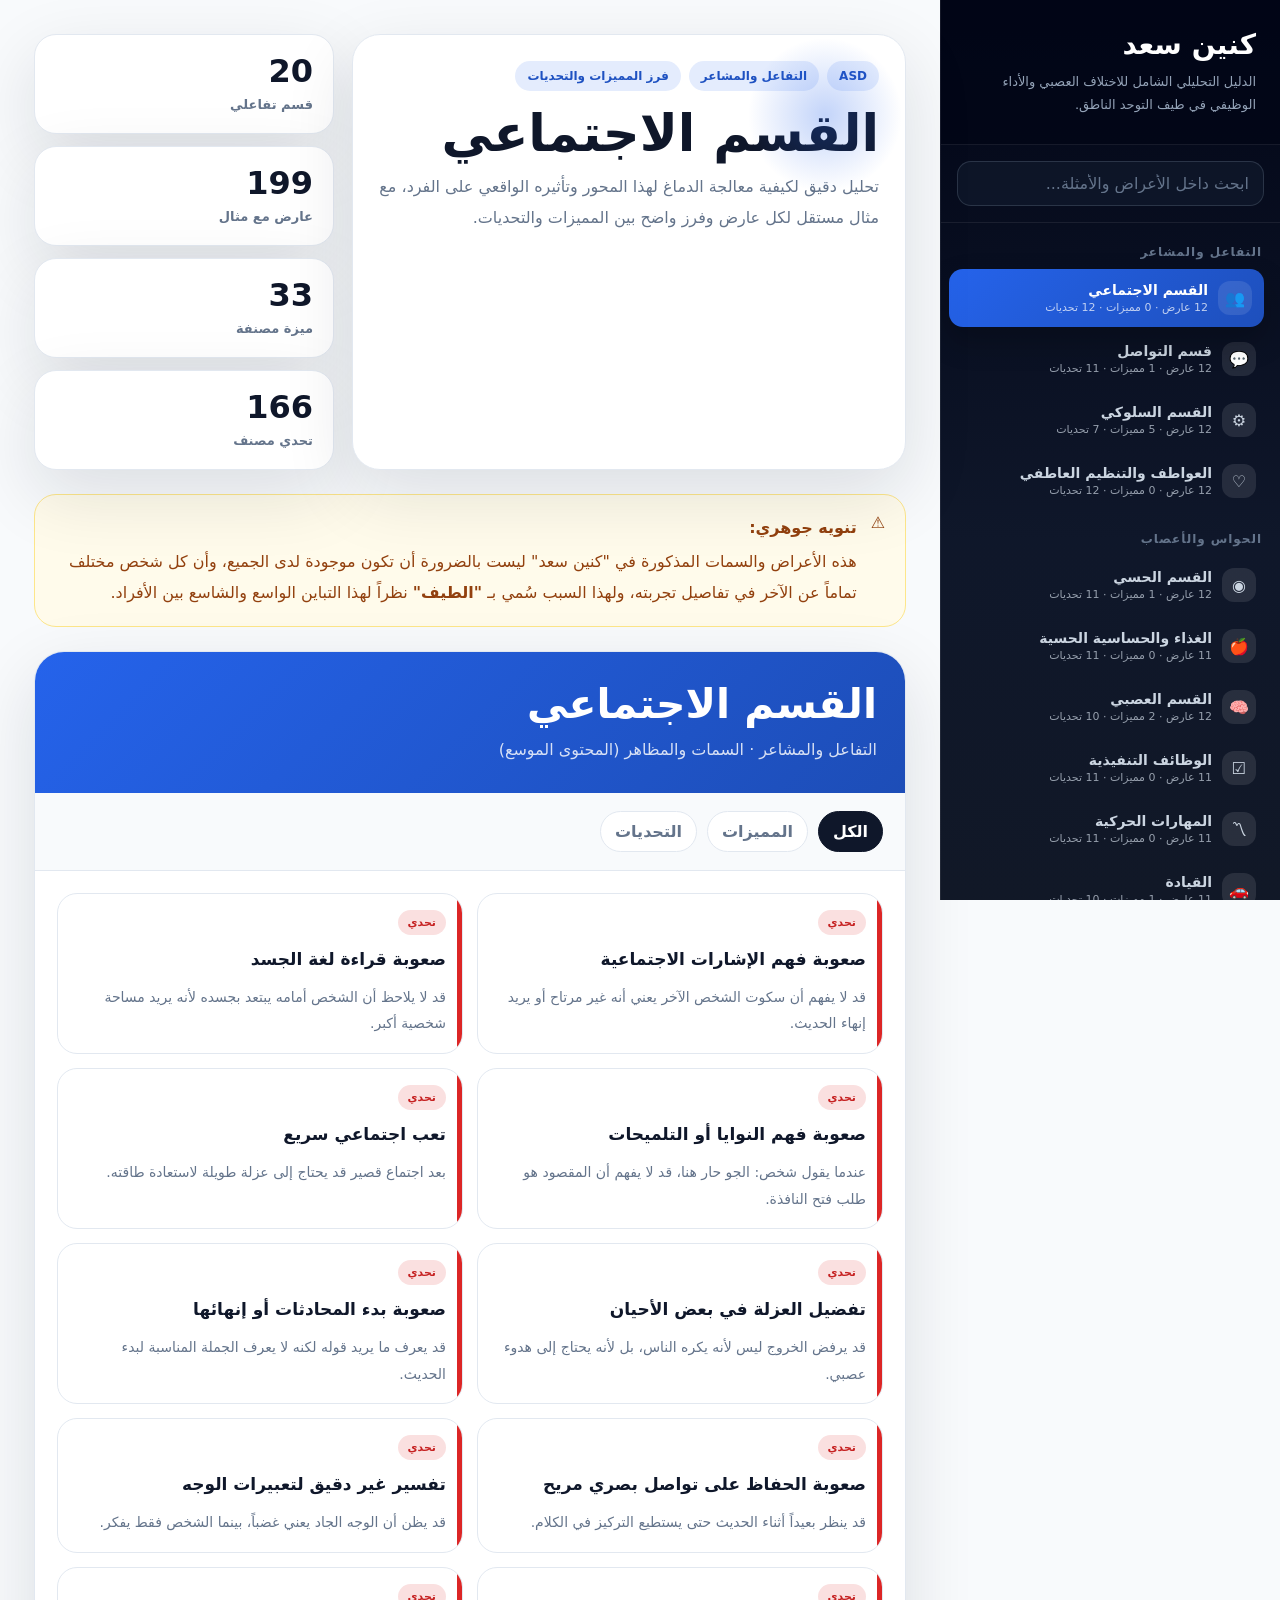
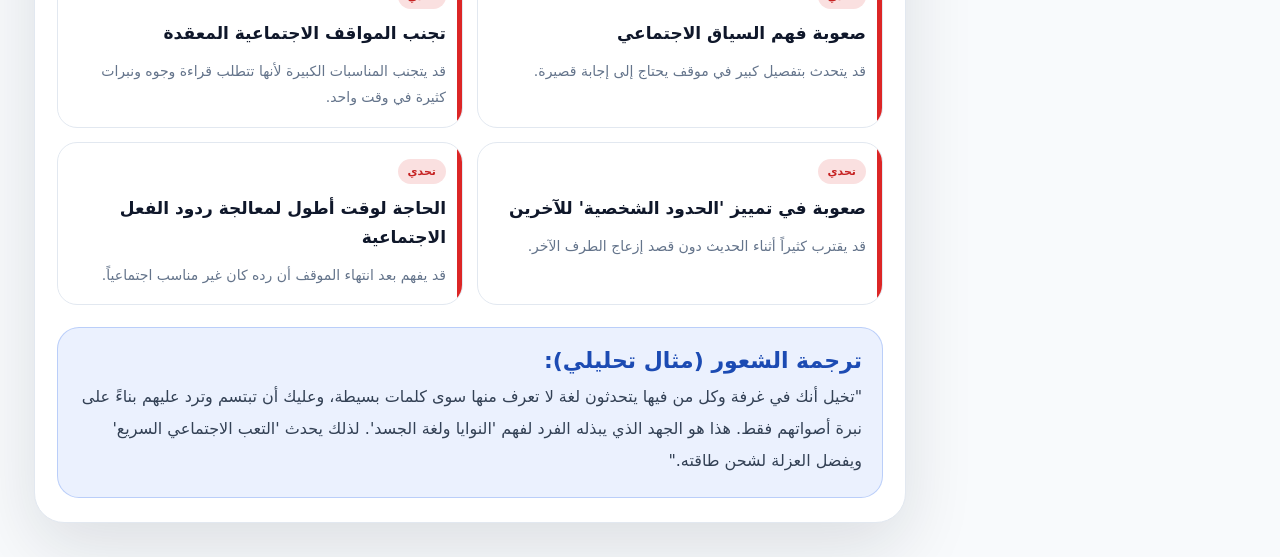
==== app.html @ d5ab461a "Create clean ASD interactive entry page" ====
<!doctype html>
<html lang="ar" dir="rtl">
  <head>
    <meta charset="UTF-8" />
    <meta name="viewport" content="width=device-width, initial-scale=1.0" />
    <title>ASD | كنين سعد</title>
    <link rel="stylesheet" href="./style.css" />
  </head>
  <body>
    <script src="./script.js"></script>
  </body>
</html>
---- style.css ----
:root {
  --bg: #f8fafc;
  --panel: #ffffff;
  --ink: #0f172a;
  --muted: #64748b;
  --line: #e2e8f0;
  --dark: #0f172a;
  --dark-2: #1e293b;
  --blue: #2563eb;
  --green: #059669;
  --red: #dc2626;
  --amber: #d97706;
  --shadow: 0 24px 70px rgba(15, 23, 42, 0.12);
}

* {
  box-sizing: border-box;
}

html {
  scroll-behavior: smooth;
}

body {
  margin: 0;
  min-height: 100vh;
  background: var(--bg);
  color: var(--ink);
  font-family: system-ui, -apple-system, BlinkMacSystemFont, "Segoe UI", Tahoma, Arial, sans-serif;
  direction: rtl;
}

button,
input {
  font: inherit;
}

.asd-shell {
  min-height: 100vh;
  display: grid;
  grid-template-columns: 340px minmax(0, 1fr);
}

.asd-sidebar {
  position: sticky;
  top: 0;
  height: 100vh;
  overflow-y: auto;
  background: linear-gradient(180deg, #020617 0%, #0f172a 60%, #111827 100%);
  color: #cbd5e1;
  border-left: 1px solid rgba(255, 255, 255, 0.08);
}

.brand {
  padding: 28px 24px;
  border-bottom: 1px solid rgba(255, 255, 255, 0.08);
  background: rgba(2, 6, 23, 0.72);
}

.brand h1 {
  margin: 0 0 8px;
  color: #fff;
  font-size: 28px;
  line-height: 1.2;
}

.brand p {
  margin: 0;
  color: #94a3b8;
  font-size: 13px;
  line-height: 1.8;
}

.sidebar-controls {
  padding: 16px;
  border-bottom: 1px solid rgba(255, 255, 255, 0.08);
}

.search-box {
  width: 100%;
  border: 1px solid rgba(148, 163, 184, 0.22);
  background: rgba(15, 23, 42, 0.9);
  color: #fff;
  border-radius: 14px;
  padding: 12px 14px;
  outline: none;
}

.search-box::placeholder {
  color: #64748b;
}

.group-title {
  margin: 22px 18px 10px;
  font-size: 12px;
  color: #64748b;
  font-weight: 900;
  letter-spacing: 0.08em;
}

.nav-button {
  width: calc(100% - 24px);
  margin: 3px 12px;
  display: flex;
  align-items: center;
  gap: 10px;
  border: 0;
  border-radius: 14px;
  padding: 12px;
  cursor: pointer;
  color: #cbd5e1;
  background: transparent;
  text-align: right;
  transition: 0.18s ease;
}

.nav-button:hover {
  background: rgba(255, 255, 255, 0.075);
  color: #fff;
}

.nav-button.active {
  background: linear-gradient(135deg, var(--accent), color-mix(in srgb, var(--accent), #000 20%));
  color: #fff;
  transform: translateX(-4px);
  box-shadow: 0 14px 30px rgba(0, 0, 0, 0.22);
}

.nav-icon {
  width: 34px;
  height: 34px;
  flex: 0 0 auto;
  border-radius: 12px;
  display: grid;
  place-items: center;
  background: rgba(255, 255, 255, 0.1);
}

.nav-label {
  display: grid;
  gap: 3px;
}

.nav-label strong {
  font-size: 14px;
}

.nav-label span {
  font-size: 11px;
  opacity: 0.72;
}

.asd-main {
  min-width: 0;
  padding: 34px;
}

.hero {
  max-width: 1180px;
  margin: 0 auto 24px;
  display: grid;
  grid-template-columns: minmax(0, 1fr) 300px;
  gap: 18px;
}

.hero-card,
.stat-card,
.content-card,
.point-card,
.notice {
  background: var(--panel);
  border: 1px solid var(--line);
  box-shadow: var(--shadow);
}

.hero-card {
  border-radius: 28px;
  padding: 26px;
  position: relative;
  overflow: hidden;
}

.hero-card::before {
  content: "";
  position: absolute;
  inset: 0 0 auto auto;
  width: 160px;
  height: 160px;
  background: radial-gradient(circle, color-mix(in srgb, var(--accent), transparent 50%), transparent 68%);
  opacity: 0.55;
}

.hero-card h2 {
  margin: 0 0 10px;
  font-size: clamp(30px, 4vw, 54px);
  line-height: 1.12;
}

.hero-card p {
  margin: 0;
  color: var(--muted);
  font-size: 16px;
  line-height: 1.9;
  max-width: 820px;
}

.badge-row {
  display: flex;
  flex-wrap: wrap;
  gap: 8px;
  margin-bottom: 14px;
}

.badge {
  border-radius: 999px;
  padding: 8px 12px;
  background: color-mix(in srgb, var(--accent), transparent 88%);
  color: color-mix(in srgb, var(--accent), #000 18%);
  font-weight: 800;
  font-size: 12px;
}

.stat-stack {
  display: grid;
  gap: 12px;
}

.stat-card {
  border-radius: 22px;
  padding: 20px;
}

.stat-card strong {
  display: block;
  font-size: 32px;
  line-height: 1;
  margin-bottom: 7px;
}

.stat-card span {
  color: var(--muted);
  font-size: 13px;
  font-weight: 700;
}

.notice {
  max-width: 1180px;
  margin: 0 auto 24px;
  border-radius: 22px;
  padding: 18px 20px;
  display: flex;
  gap: 14px;
  align-items: flex-start;
  border-color: #fde68a;
  background: #fffbeb;
  color: #92400e;
  box-shadow: none;
}

.notice strong {
  display: block;
  margin-bottom: 4px;
}

.notice p {
  margin: 0;
  line-height: 1.9;
}

.content-card {
  max-width: 1180px;
  margin: 0 auto;
  border-radius: 30px;
  overflow: hidden;
}

.section-header {
  padding: 28px;
  color: #fff;
  background: linear-gradient(135deg, var(--accent), color-mix(in srgb, var(--accent), #000 22%));
}

.section-header h3 {
  margin: 0 0 8px;
  font-size: clamp(28px, 3.2vw, 46px);
}

.section-header p {
  margin: 0;
  color: rgba(255, 255, 255, 0.82);
  line-height: 1.8;
}

.toolbar {
  padding: 18px 22px;
  display: flex;
  flex-wrap: wrap;
  gap: 10px;
  border-bottom: 1px solid var(--line);
  background: #f8fafc;
}

.filter-button {
  border: 1px solid var(--line);
  background: #fff;
  border-radius: 999px;
  padding: 10px 14px;
  cursor: pointer;
  font-weight: 900;
  color: var(--muted);
}

.filter-button.active {
  background: var(--dark);
  border-color: var(--dark);
  color: #fff;
}

.points-grid {
  padding: 22px;
  display: grid;
  grid-template-columns: repeat(2, minmax(0, 1fr));
  gap: 14px;
}

.point-card {
  border-radius: 20px;
  padding: 16px;
  box-shadow: none;
  position: relative;
  overflow: hidden;
}

.point-card::before {
  content: "";
  position: absolute;
  top: 0;
  bottom: 0;
  right: 0;
  width: 5px;
  background: var(--type-color);
}

.type-pill {
  display: inline-flex;
  align-items: center;
  gap: 6px;
  border-radius: 999px;
  padding: 6px 10px;
  font-size: 11px;
  font-weight: 900;
  background: color-mix(in srgb, var(--type-color), transparent 86%);
  color: color-mix(in srgb, var(--type-color), #000 10%);
  margin-bottom: 10px;
}

.point-card h4 {
  margin: 0 0 10px;
  font-size: 17px;
  line-height: 1.7;
}

.point-card p {
  margin: 0;
  color: var(--muted);
  line-height: 1.9;
  font-size: 14px;
}

.example-block {
  margin: 0 22px 24px;
  border-radius: 22px;
  padding: 20px;
  background: color-mix(in srgb, var(--accent), transparent 91%);
  border: 1px solid color-mix(in srgb, var(--accent), transparent 76%);
}

.example-block h4 {
  margin: 0 0 8px;
  color: color-mix(in srgb, var(--accent), #000 24%);
  font-size: 22px;
}

.example-block p {
  margin: 0;
  line-height: 2;
  font-size: 16px;
  color: #334155;
}

.empty-state {
  padding: 40px;
  text-align: center;
  color: var(--muted);
}

mark {
  background: #fef3c7;
  color: inherit;
  border-radius: 4px;
  padding: 0 3px;
}

@media (max-width: 980px) {
  .asd-shell {
    grid-template-columns: 1fr;
  }

  .asd-sidebar {
    position: relative;
    height: auto;
    max-height: none;
  }

  .hero {
    grid-template-columns: 1fr;
  }

  .asd-main {
    padding: 18px;
  }

  .points-grid {
    grid-template-columns: 1fr;
  }
}
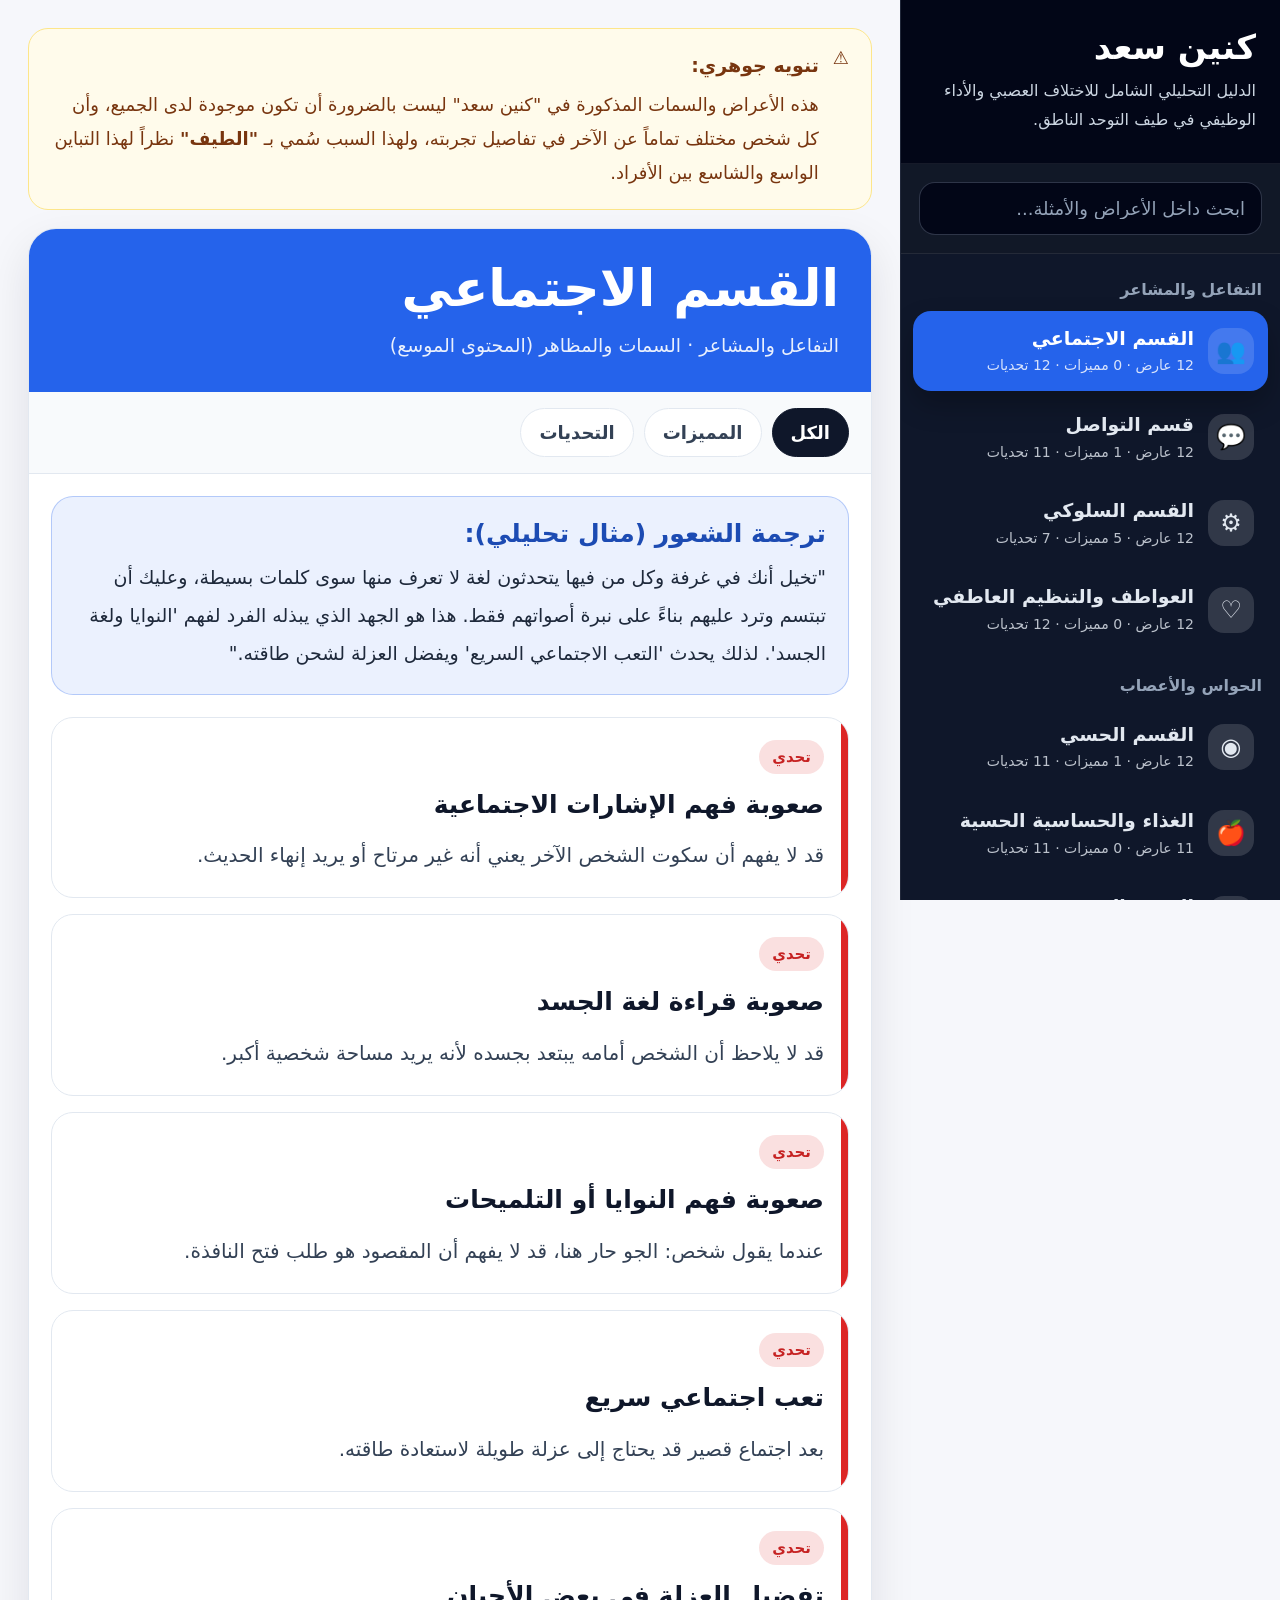
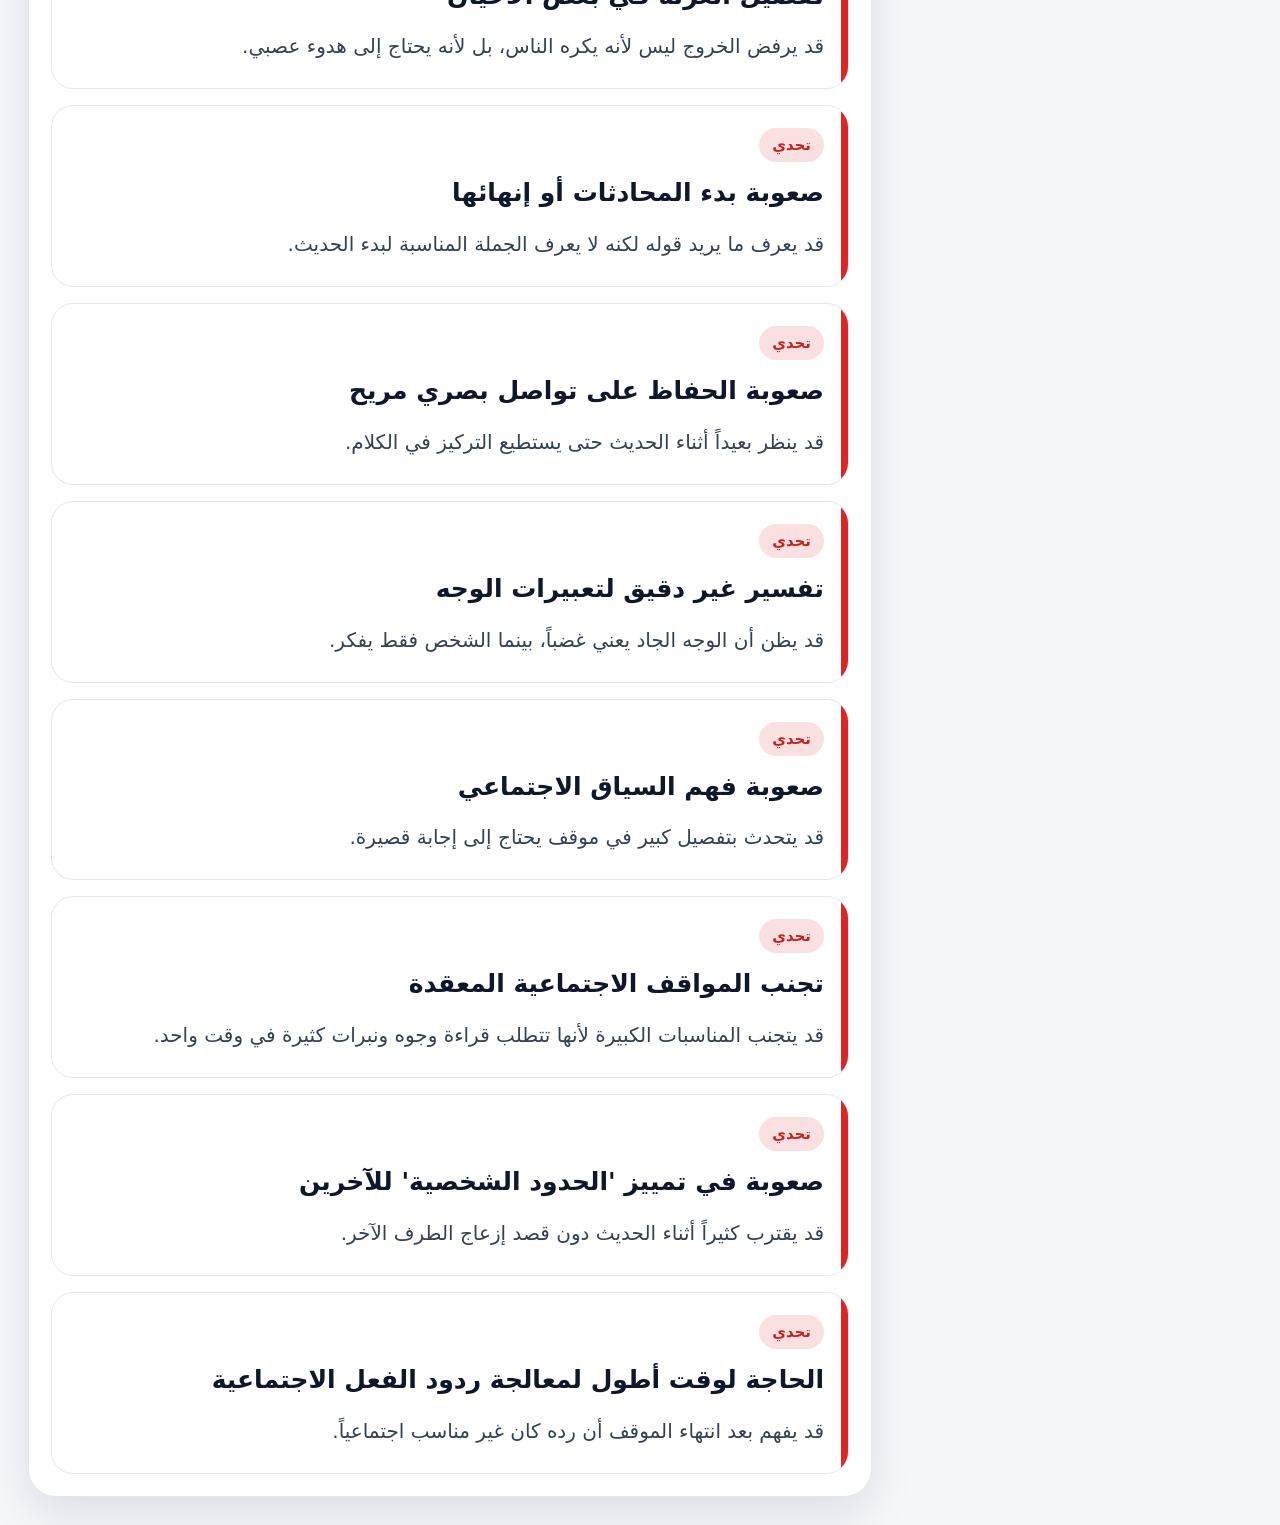
==== commit 3f9cf913: "Bust cache for ASD page assets" ====
--- a/app.html
+++ b/app.html
@@ -4,9 +4,9 @@
     <meta charset="UTF-8" />
     <meta name="viewport" content="width=device-width, initial-scale=1.0" />
     <title>ASD | كنين سعد</title>
-    <link rel="stylesheet" href="./style.css" />
+    <link rel="stylesheet" href="./style.css?v=20260425-2" />
   </head>
   <body>
-    <script src="./script.js"></script>
+    <script src="./script.js?v=20260425-2"></script>
   </body>
 </html>
--- a/style.css
+++ b/style.css
@@ -1,26 +1,17 @@
 :root {
-  --bg: #f8fafc;
+  --bg: #f6f7fb;
   --panel: #ffffff;
   --ink: #0f172a;
-  --muted: #64748b;
+  --muted: #475569;
   --line: #e2e8f0;
   --dark: #0f172a;
-  --dark-2: #1e293b;
-  --blue: #2563eb;
   --green: #059669;
   --red: #dc2626;
-  --amber: #d97706;
-  --shadow: 0 24px 70px rgba(15, 23, 42, 0.12);
-}
-
-* {
-  box-sizing: border-box;
-}
-
-html {
-  scroll-behavior: smooth;
-}
-
+  --shadow: 0 18px 45px rgba(15, 23, 42, 0.10);
+}
+
+* { box-sizing: border-box; }
+html { scroll-behavior: smooth; }
 body {
   margin: 0;
   min-height: 100vh;
@@ -29,16 +20,12 @@
   font-family: system-ui, -apple-system, BlinkMacSystemFont, "Segoe UI", Tahoma, Arial, sans-serif;
   direction: rtl;
 }
-
-button,
-input {
-  font: inherit;
-}
+button, input { font: inherit; }
 
 .asd-shell {
   min-height: 100vh;
   display: grid;
-  grid-template-columns: 340px minmax(0, 1fr);
+  grid-template-columns: 380px minmax(0, 1fr);
 }
 
 .asd-sidebar {
@@ -46,354 +33,253 @@
   top: 0;
   height: 100vh;
   overflow-y: auto;
-  background: linear-gradient(180deg, #020617 0%, #0f172a 60%, #111827 100%);
-  color: #cbd5e1;
-  border-left: 1px solid rgba(255, 255, 255, 0.08);
+  background: #0f172a;
+  color: #e2e8f0;
+  border-left: 1px solid rgba(255,255,255,.08);
 }
 
 .brand {
   padding: 28px 24px;
-  border-bottom: 1px solid rgba(255, 255, 255, 0.08);
-  background: rgba(2, 6, 23, 0.72);
-}
-
+  background: #020617;
+  border-bottom: 1px solid rgba(255,255,255,.08);
+}
 .brand h1 {
-  margin: 0 0 8px;
-  color: #fff;
-  font-size: 28px;
-  line-height: 1.2;
-}
-
+  margin: 0 0 10px;
+  color: #fff;
+  font-size: 34px;
+  line-height: 1.15;
+}
 .brand p {
   margin: 0;
-  color: #94a3b8;
-  font-size: 13px;
+  color: #cbd5e1;
+  font-size: 16px;
   line-height: 1.8;
 }
 
 .sidebar-controls {
-  padding: 16px;
-  border-bottom: 1px solid rgba(255, 255, 255, 0.08);
-}
-
+  padding: 18px;
+  background: #111827;
+  border-bottom: 1px solid rgba(255,255,255,.08);
+}
 .search-box {
   width: 100%;
-  border: 1px solid rgba(148, 163, 184, 0.22);
-  background: rgba(15, 23, 42, 0.9);
-  color: #fff;
-  border-radius: 14px;
-  padding: 12px 14px;
+  border: 1px solid rgba(148,163,184,.30);
+  background: #020617;
+  color: #fff;
+  border-radius: 16px;
+  padding: 15px 16px;
   outline: none;
-}
-
-.search-box::placeholder {
-  color: #64748b;
-}
+  font-size: 18px;
+}
+.search-box::placeholder { color: #94a3b8; }
 
 .group-title {
-  margin: 22px 18px 10px;
-  font-size: 12px;
-  color: #64748b;
+  margin: 26px 18px 12px;
+  color: #94a3b8;
+  font-size: 16px;
   font-weight: 900;
-  letter-spacing: 0.08em;
 }
 
 .nav-button {
   width: calc(100% - 24px);
-  margin: 3px 12px;
+  margin: 6px 12px;
   display: flex;
   align-items: center;
-  gap: 10px;
+  gap: 14px;
   border: 0;
-  border-radius: 14px;
-  padding: 12px;
+  border-radius: 18px;
+  padding: 15px 14px;
   cursor: pointer;
-  color: #cbd5e1;
+  color: #e2e8f0;
   background: transparent;
   text-align: right;
-  transition: 0.18s ease;
-}
-
-.nav-button:hover {
-  background: rgba(255, 255, 255, 0.075);
-  color: #fff;
-}
-
+  transition: .18s ease;
+}
+.nav-button:hover { background: rgba(255,255,255,.08); }
 .nav-button.active {
-  background: linear-gradient(135deg, var(--accent), color-mix(in srgb, var(--accent), #000 20%));
-  color: #fff;
-  transform: translateX(-4px);
-  box-shadow: 0 14px 30px rgba(0, 0, 0, 0.22);
-}
-
+  background: var(--accent);
+  color: #fff;
+  box-shadow: 0 14px 28px rgba(0,0,0,.24);
+}
 .nav-icon {
-  width: 34px;
-  height: 34px;
+  width: 46px;
+  height: 46px;
   flex: 0 0 auto;
-  border-radius: 12px;
+  border-radius: 16px;
   display: grid;
   place-items: center;
-  background: rgba(255, 255, 255, 0.1);
-}
-
-.nav-label {
-  display: grid;
-  gap: 3px;
-}
-
+  background: rgba(255,255,255,.14);
+  font-size: 24px;
+}
+.nav-label { display: grid; gap: 5px; min-width: 0; }
 .nav-label strong {
+  font-size: 19px;
+  line-height: 1.35;
+  white-space: normal;
+}
+.nav-label span {
   font-size: 14px;
-}
-
-.nav-label span {
-  font-size: 11px;
-  opacity: 0.72;
+  opacity: .82;
+  line-height: 1.4;
 }
 
 .asd-main {
   min-width: 0;
-  padding: 34px;
-}
-
-.hero {
-  max-width: 1180px;
-  margin: 0 auto 24px;
-  display: grid;
-  grid-template-columns: minmax(0, 1fr) 300px;
-  gap: 18px;
-}
-
-.hero-card,
-.stat-card,
-.content-card,
-.point-card,
+  padding: 28px;
+}
+
+.hero { display: none; }
+
 .notice {
+  max-width: 980px;
+  margin: 0 auto 18px;
+  border-radius: 20px;
+  padding: 18px 22px;
+  display: flex;
+  gap: 14px;
+  align-items: flex-start;
+  border: 1px solid #fde68a;
+  background: #fffbeb;
+  color: #78350f;
+  box-shadow: none;
+  font-size: 18px;
+}
+.notice strong { display: block; margin-bottom: 5px; font-size: 19px; }
+.notice p { margin: 0; line-height: 1.9; }
+
+.content-card {
+  max-width: 980px;
+  margin: 0 auto;
+  border-radius: 28px;
+  overflow: hidden;
   background: var(--panel);
   border: 1px solid var(--line);
   box-shadow: var(--shadow);
-}
-
-.hero-card {
-  border-radius: 28px;
-  padding: 26px;
-  position: relative;
-  overflow: hidden;
-}
-
-.hero-card::before {
-  content: "";
-  position: absolute;
-  inset: 0 0 auto auto;
-  width: 160px;
-  height: 160px;
-  background: radial-gradient(circle, color-mix(in srgb, var(--accent), transparent 50%), transparent 68%);
-  opacity: 0.55;
-}
-
-.hero-card h2 {
+  display: flex;
+  flex-direction: column;
+}
+
+.section-header {
+  padding: 30px 32px;
+  color: #fff;
+  background: var(--accent);
+}
+.section-header h3 {
   margin: 0 0 10px;
-  font-size: clamp(30px, 4vw, 54px);
-  line-height: 1.12;
-}
-
-.hero-card p {
-  margin: 0;
-  color: var(--muted);
-  font-size: 16px;
-  line-height: 1.9;
-  max-width: 820px;
-}
-
-.badge-row {
-  display: flex;
-  flex-wrap: wrap;
-  gap: 8px;
-  margin-bottom: 14px;
-}
-
-.badge {
-  border-radius: 999px;
-  padding: 8px 12px;
-  background: color-mix(in srgb, var(--accent), transparent 88%);
-  color: color-mix(in srgb, var(--accent), #000 18%);
-  font-weight: 800;
-  font-size: 12px;
-}
-
-.stat-stack {
-  display: grid;
-  gap: 12px;
-}
-
-.stat-card {
-  border-radius: 22px;
-  padding: 20px;
-}
-
-.stat-card strong {
-  display: block;
-  font-size: 32px;
-  line-height: 1;
-  margin-bottom: 7px;
-}
-
-.stat-card span {
-  color: var(--muted);
-  font-size: 13px;
-  font-weight: 700;
-}
-
-.notice {
-  max-width: 1180px;
-  margin: 0 auto 24px;
-  border-radius: 22px;
-  padding: 18px 20px;
-  display: flex;
-  gap: 14px;
-  align-items: flex-start;
-  border-color: #fde68a;
-  background: #fffbeb;
-  color: #92400e;
-  box-shadow: none;
-}
-
-.notice strong {
-  display: block;
-  margin-bottom: 4px;
-}
-
-.notice p {
-  margin: 0;
-  line-height: 1.9;
-}
-
-.content-card {
-  max-width: 1180px;
-  margin: 0 auto;
-  border-radius: 30px;
-  overflow: hidden;
-}
-
-.section-header {
-  padding: 28px;
-  color: #fff;
-  background: linear-gradient(135deg, var(--accent), color-mix(in srgb, var(--accent), #000 22%));
-}
-
-.section-header h3 {
-  margin: 0 0 8px;
-  font-size: clamp(28px, 3.2vw, 46px);
-}
-
+  font-size: clamp(34px, 4vw, 54px);
+  line-height: 1.15;
+}
 .section-header p {
   margin: 0;
-  color: rgba(255, 255, 255, 0.82);
+  color: rgba(255,255,255,.9);
   line-height: 1.8;
+  font-size: 19px;
 }
 
 .toolbar {
-  padding: 18px 22px;
+  order: 1;
+  position: sticky;
+  top: 0;
+  z-index: 5;
+  padding: 16px 22px;
   display: flex;
   flex-wrap: wrap;
   gap: 10px;
   border-bottom: 1px solid var(--line);
-  background: #f8fafc;
-}
-
+  background: rgba(248,250,252,.96);
+  backdrop-filter: blur(8px);
+}
 .filter-button {
   border: 1px solid var(--line);
   background: #fff;
   border-radius: 999px;
-  padding: 10px 14px;
+  padding: 13px 18px;
   cursor: pointer;
   font-weight: 900;
-  color: var(--muted);
-}
-
+  color: #334155;
+  font-size: 18px;
+}
 .filter-button.active {
-  background: var(--dark);
-  border-color: var(--dark);
-  color: #fff;
+  background: #0f172a;
+  border-color: #0f172a;
+  color: #fff;
+}
+
+.example-block {
+  order: 2;
+  margin: 22px 22px 0;
+  border-radius: 22px;
+  padding: 22px;
+  background: color-mix(in srgb, var(--accent), transparent 91%);
+  border: 1px solid color-mix(in srgb, var(--accent), transparent 72%);
+}
+.example-block h4 {
+  margin: 0 0 10px;
+  color: color-mix(in srgb, var(--accent), #000 24%);
+  font-size: 25px;
+}
+.example-block p {
+  margin: 0;
+  line-height: 2;
+  font-size: 19px;
+  color: #1e293b;
 }
 
 .points-grid {
+  order: 3;
   padding: 22px;
   display: grid;
-  grid-template-columns: repeat(2, minmax(0, 1fr));
-  gap: 14px;
+  grid-template-columns: 1fr;
+  gap: 16px;
 }
 
 .point-card {
-  border-radius: 20px;
-  padding: 16px;
+  border-radius: 22px;
+  padding: 22px 24px;
+  background: #fff;
+  border: 1px solid var(--line);
   box-shadow: none;
   position: relative;
   overflow: hidden;
 }
-
 .point-card::before {
   content: "";
   position: absolute;
   top: 0;
   bottom: 0;
   right: 0;
-  width: 5px;
+  width: 7px;
   background: var(--type-color);
 }
-
 .type-pill {
   display: inline-flex;
   align-items: center;
   gap: 6px;
   border-radius: 999px;
-  padding: 6px 10px;
-  font-size: 11px;
+  padding: 8px 13px;
+  font-size: 15px;
   font-weight: 900;
   background: color-mix(in srgb, var(--type-color), transparent 86%);
   color: color-mix(in srgb, var(--type-color), #000 10%);
-  margin-bottom: 10px;
-}
-
+  margin-bottom: 12px;
+}
 .point-card h4 {
-  margin: 0 0 10px;
-  font-size: 17px;
-  line-height: 1.7;
-}
-
+  margin: 0 0 12px;
+  font-size: 25px;
+  line-height: 1.55;
+}
 .point-card p {
   margin: 0;
-  color: var(--muted);
-  line-height: 1.9;
-  font-size: 14px;
-}
-
-.example-block {
-  margin: 0 22px 24px;
-  border-radius: 22px;
-  padding: 20px;
-  background: color-mix(in srgb, var(--accent), transparent 91%);
-  border: 1px solid color-mix(in srgb, var(--accent), transparent 76%);
-}
-
-.example-block h4 {
-  margin: 0 0 8px;
-  color: color-mix(in srgb, var(--accent), #000 24%);
-  font-size: 22px;
-}
-
-.example-block p {
-  margin: 0;
-  line-height: 2;
-  font-size: 16px;
   color: #334155;
-}
-
+  line-height: 1.95;
+  font-size: 20px;
+}
 .empty-state {
-  padding: 40px;
+  padding: 44px;
   text-align: center;
   color: var(--muted);
-}
-
+  font-size: 20px;
+}
 mark {
   background: #fef3c7;
   color: inherit;
@@ -401,26 +287,39 @@
   padding: 0 3px;
 }
 
-@media (max-width: 980px) {
-  .asd-shell {
-    grid-template-columns: 1fr;
-  }
-
+.asd-sidebar::-webkit-scrollbar { width: 8px; }
+.asd-sidebar::-webkit-scrollbar-track { background: #020617; }
+.asd-sidebar::-webkit-scrollbar-thumb { background: #334155; border-radius: 99px; }
+.asd-sidebar::-webkit-scrollbar-thumb:hover { background: #475569; }
+
+@media (max-width: 1050px) {
+  .asd-shell { grid-template-columns: 1fr; }
   .asd-sidebar {
     position: relative;
     height: auto;
-    max-height: none;
+    max-height: 55vh;
   }
-
-  .hero {
-    grid-template-columns: 1fr;
-  }
-
-  .asd-main {
-    padding: 18px;
-  }
-
-  .points-grid {
-    grid-template-columns: 1fr;
-  }
-}
+  .asd-main { padding: 16px; }
+  .notice, .content-card { max-width: none; }
+  .section-header { padding: 24px; }
+  .section-header h3 { font-size: 36px; }
+  .point-card h4 { font-size: 23px; }
+  .point-card p, .example-block p { font-size: 19px; }
+}
+
+@media (max-width: 620px) {
+  .brand h1 { font-size: 30px; }
+  .brand p { font-size: 15px; }
+  .search-box { font-size: 17px; }
+  .nav-label strong { font-size: 18px; }
+  .nav-label span { font-size: 13px; }
+  .section-header h3 { font-size: 31px; }
+  .section-header p { font-size: 17px; }
+  .filter-button { font-size: 17px; padding: 11px 15px; }
+  .notice { font-size: 16px; }
+  .example-block { margin: 16px 16px 0; padding: 18px; }
+  .points-grid { padding: 16px; }
+  .point-card { padding: 20px 20px; }
+  .point-card h4 { font-size: 22px; }
+  .point-card p { font-size: 18px; }
+}
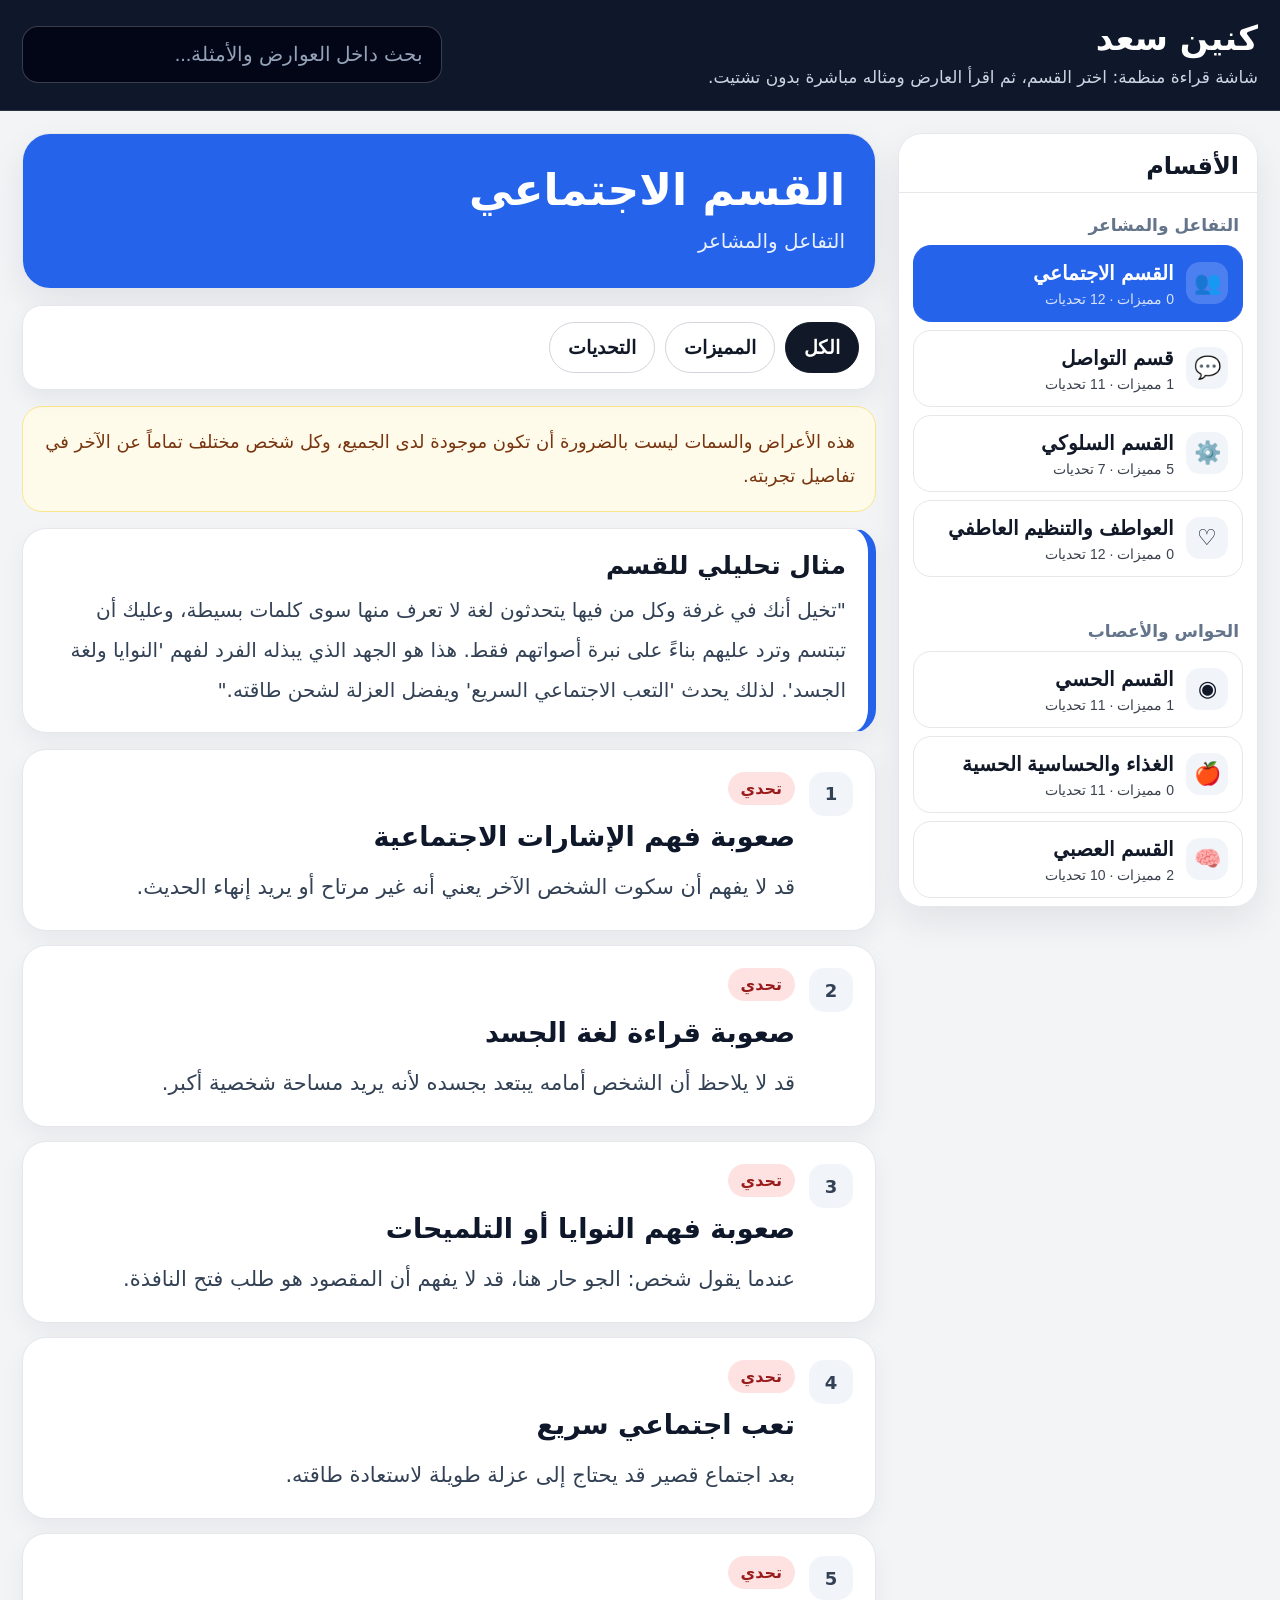
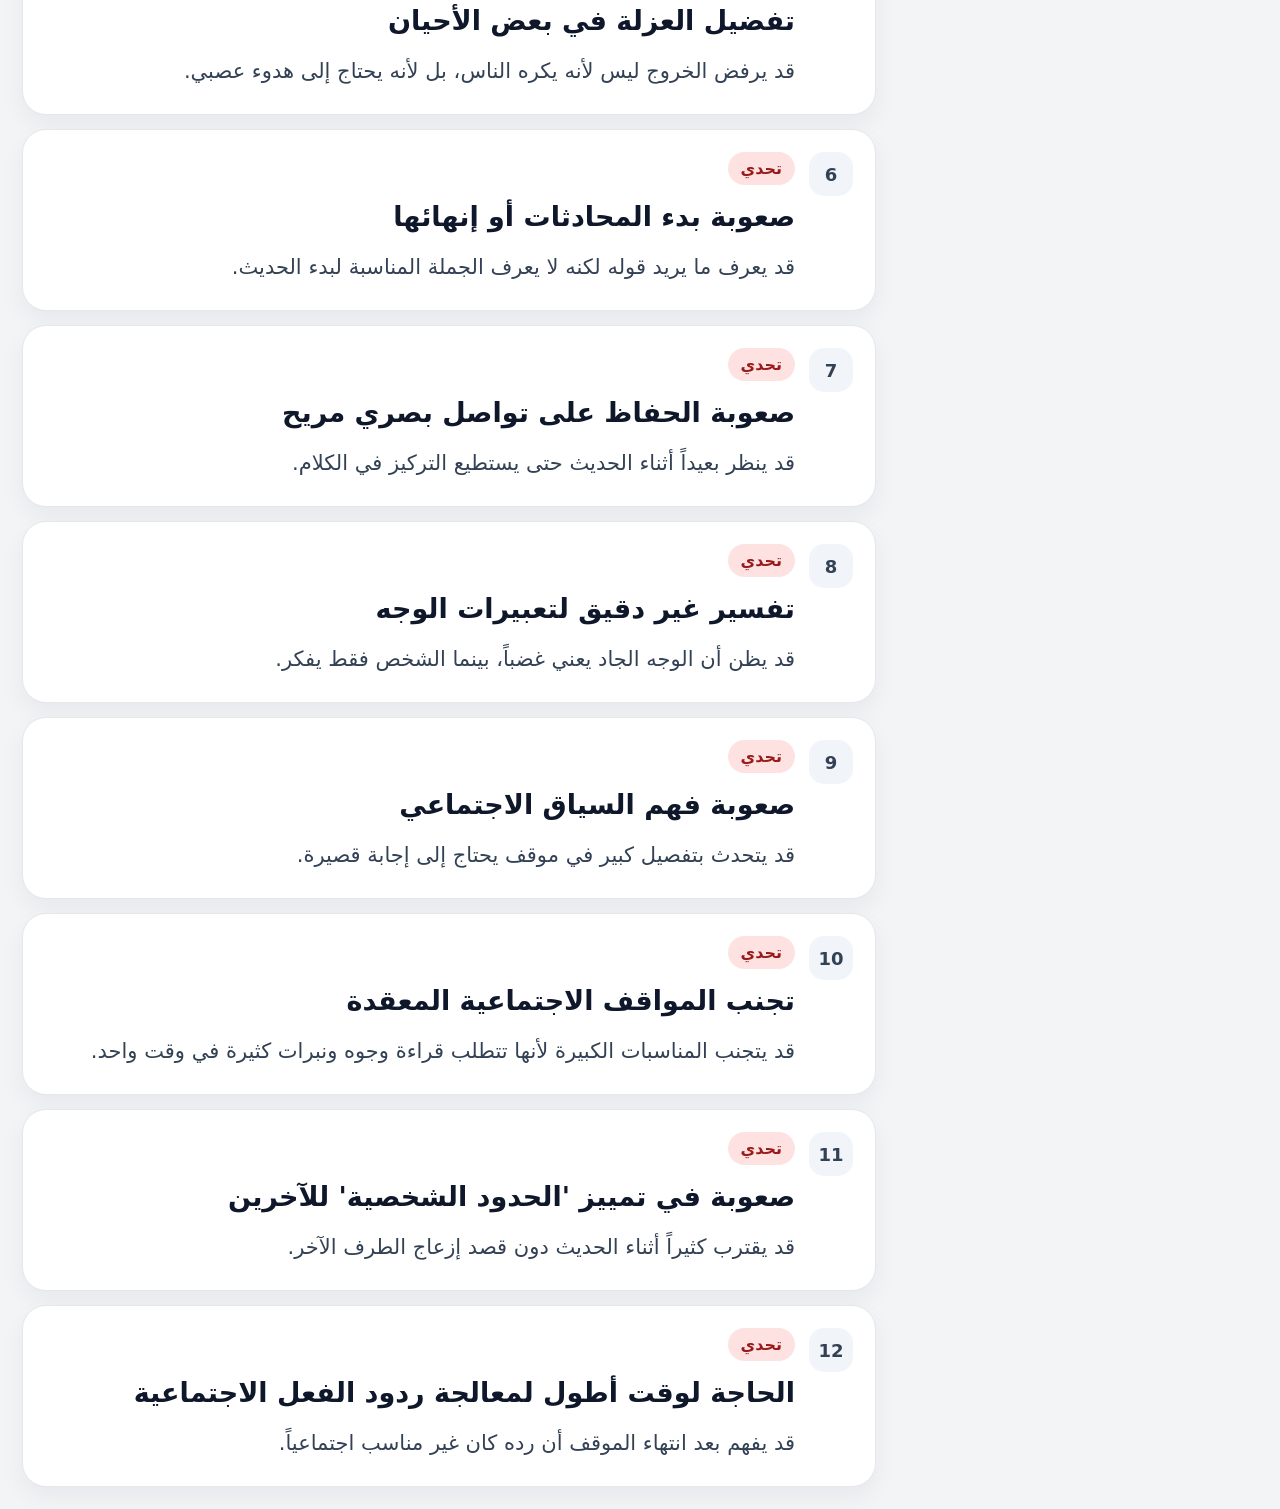
==== commit 49bb892d: "Switch ASD page to simplified reader layout" ====
--- a/app.html
+++ b/app.html
@@ -4,9 +4,10 @@
     <meta charset="UTF-8" />
     <meta name="viewport" content="width=device-width, initial-scale=1.0" />
     <title>ASD | كنين سعد</title>
-    <link rel="stylesheet" href="./style.css?v=20260425-2" />
+    <link rel="stylesheet" href="./reader.css?v=20260425-3" />
   </head>
   <body>
     <script src="./script.js?v=20260425-2"></script>
+    <script src="./reader.js?v=20260425-3"></script>
   </body>
 </html>
--- a/reader.css
+++ b/reader.css
@@ -0,0 +1 @@
+*{box-sizing:border-box}html{scroll-behavior:smooth}body{margin:0;background:#f3f4f6;color:#111827;font-family:system-ui,-apple-system,BlinkMacSystemFont,"Segoe UI",Tahoma,Arial,sans-serif;direction:rtl}.reader-shell{min-height:100vh}.reader-top{position:sticky;top:0;z-index:20;background:#0f172a;color:#fff;border-bottom:1px solid rgba(255,255,255,.12)}.reader-top-inner{max-width:1320px;margin:auto;padding:18px 22px;display:grid;grid-template-columns:1fr 420px;gap:18px;align-items:center}.reader-title h1{margin:0 0 4px;font-size:34px;line-height:1.2}.reader-title p{margin:0;color:#cbd5e1;font-size:17px;line-height:1.7}.reader-search{width:100%;border:1px solid rgba(255,255,255,.22);border-radius:16px;background:#020617;color:#fff;padding:16px 18px;font-size:20px;outline:none}.reader-search::placeholder{color:#94a3b8}.reader-page{max-width:1320px;margin:auto;padding:22px;display:grid;grid-template-columns:360px minmax(0,1fr);gap:22px}.section-panel{position:sticky;top:106px;align-self:start;max-height:calc(100vh - 126px);overflow:auto;background:#fff;border:1px solid #e5e7eb;border-radius:24px;box-shadow:0 14px 35px rgba(15,23,42,.08)}.section-panel-head{padding:18px 18px 12px;border-bottom:1px solid #e5e7eb}.section-panel-head h2{margin:0;font-size:24px}.section-group{padding:14px}.group-name{margin:8px 4px 10px;font-size:17px;font-weight:900;color:#64748b}.section-btn{width:100%;display:flex;align-items:center;gap:12px;border:1px solid #e5e7eb;background:#fff;color:#111827;border-radius:18px;padding:14px;margin:8px 0;cursor:pointer;text-align:right;transition:.16s ease}.section-btn:hover{border-color:var(--accent);background:#f8fafc}.section-btn.active{background:var(--accent);border-color:var(--accent);color:#fff}.section-icon{width:42px;height:42px;border-radius:14px;background:#f1f5f9;display:grid;place-items:center;font-size:22px;flex:0 0 auto}.section-btn.active .section-icon{background:rgba(255,255,255,.18)}.section-label{display:grid;gap:4px}.section-label strong{font-size:20px;line-height:1.35}.section-label span{font-size:14px;opacity:.82}.content-panel{min-width:0}.section-hero{background:#fff;border:1px solid #e5e7eb;border-radius:28px;overflow:hidden;box-shadow:0 14px 35px rgba(15,23,42,.08);margin-bottom:16px}.section-hero-head{background:var(--accent);color:#fff;padding:30px}.section-hero-head h2{margin:0 0 8px;font-size:44px;line-height:1.18}.section-hero-head p{margin:0;font-size:20px;line-height:1.7;color:rgba(255,255,255,.9)}.filter-row{display:flex;gap:10px;flex-wrap:wrap;background:#fff;padding:16px;border:1px solid #e5e7eb;border-radius:20px;margin-bottom:16px;position:sticky;top:105px;z-index:10;box-shadow:0 10px 22px rgba(15,23,42,.06)}.filter-btn{border:1px solid #d1d5db;background:#fff;color:#111827;border-radius:999px;padding:13px 18px;font-size:19px;font-weight:900;cursor:pointer}.filter-btn.active{background:#111827;color:#fff;border-color:#111827}.notice-mini{background:#fffbeb;border:1px solid #fde68a;color:#78350f;border-radius:20px;padding:18px 20px;margin-bottom:16px;font-size:18px;line-height:1.9}.analysis-example{background:#fff;border:1px solid #e5e7eb;border-radius:24px;padding:22px;margin-bottom:16px;border-right:8px solid var(--accent);box-shadow:0 10px 25px rgba(15,23,42,.05)}.analysis-example h3{margin:0 0 10px;font-size:25px;color:#111827}.analysis-example p{margin:0;font-size:20px;line-height:2;color:#334155}.point-list{display:grid;grid-template-columns:1fr;gap:14px}.point-card{background:#fff;border:1px solid #e5e7eb;border-radius:24px;padding:0;overflow:hidden;box-shadow:0 10px 25px rgba(15,23,42,.05)}.point-main{display:grid;grid-template-columns:auto 1fr;gap:14px;align-items:start;padding:22px}.point-number{width:44px;height:44px;border-radius:15px;background:#f1f5f9;display:grid;place-items:center;font-weight:900;font-size:18px;color:#334155}.point-body h3{margin:0 0 12px;font-size:27px;line-height:1.45;color:#0f172a}.point-body p{margin:0;font-size:21px;line-height:1.9;color:#334155}.tag{display:inline-flex;align-items:center;margin-bottom:12px;border-radius:999px;padding:7px 13px;font-size:16px;font-weight:900}.tag.strength{background:#dcfce7;color:#166534}.tag.challenge{background:#fee2e2;color:#991b1b}.empty{background:#fff;border:1px solid #e5e7eb;border-radius:22px;padding:36px;text-align:center;color:#64748b;font-size:22px}mark{background:#fef3c7;border-radius:4px;padding:0 3px;color:inherit}@media(max-width:1050px){.reader-top-inner{grid-template-columns:1fr}.reader-page{grid-template-columns:1fr}.section-panel{position:relative;top:auto;max-height:none}.filter-row{top:0}.section-hero-head h2{font-size:36px}}@media(max-width:620px){.reader-top-inner{padding:15px}.reader-title h1{font-size:29px}.reader-title p{font-size:15px}.reader-search{font-size:18px}.reader-page{padding:14px}.section-hero-head{padding:22px}.section-hero-head h2{font-size:31px}.section-hero-head p{font-size:18px}.filter-btn{font-size:17px;padding:11px 15px}.notice-mini,.analysis-example p{font-size:18px}.point-main{padding:18px;grid-template-columns:1fr}.point-number{width:38px;height:38px}.point-body h3{font-size:24px}.point-body p{font-size:19px}.section-label strong{font-size:18px}}
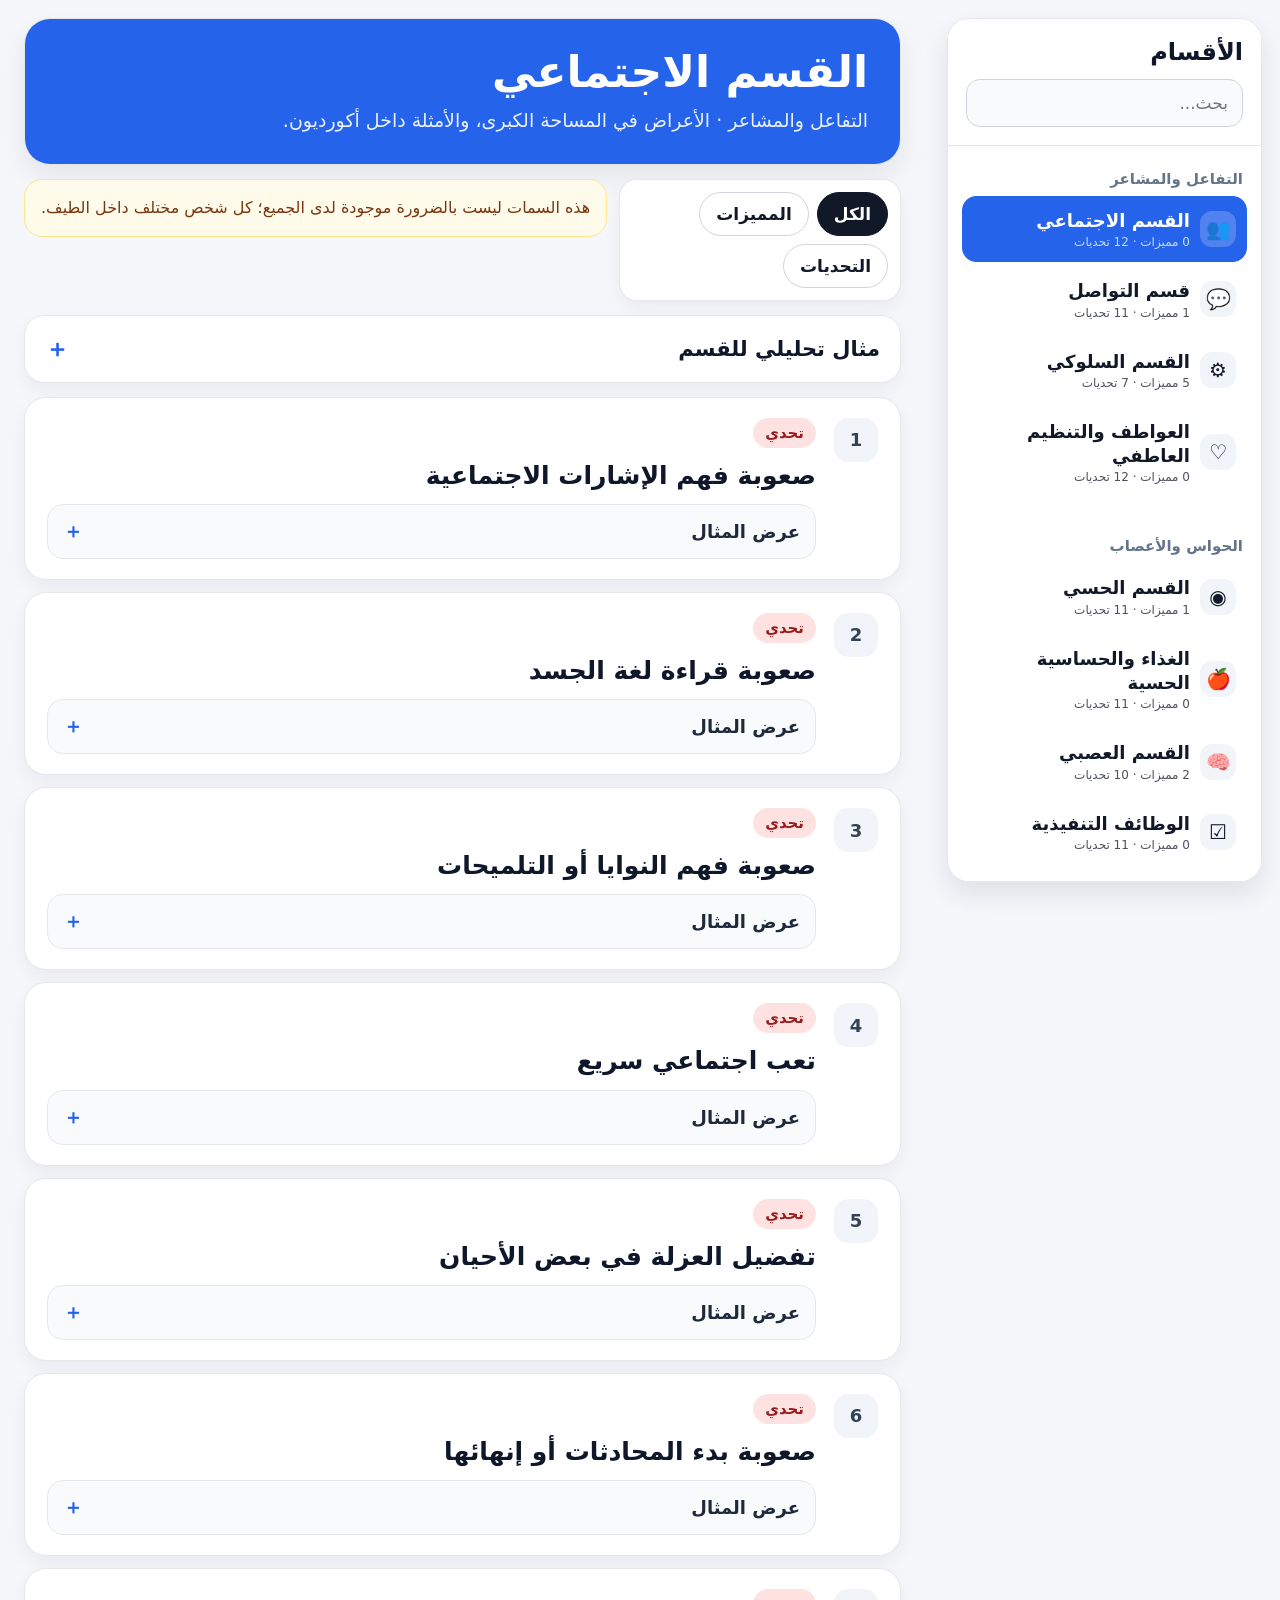
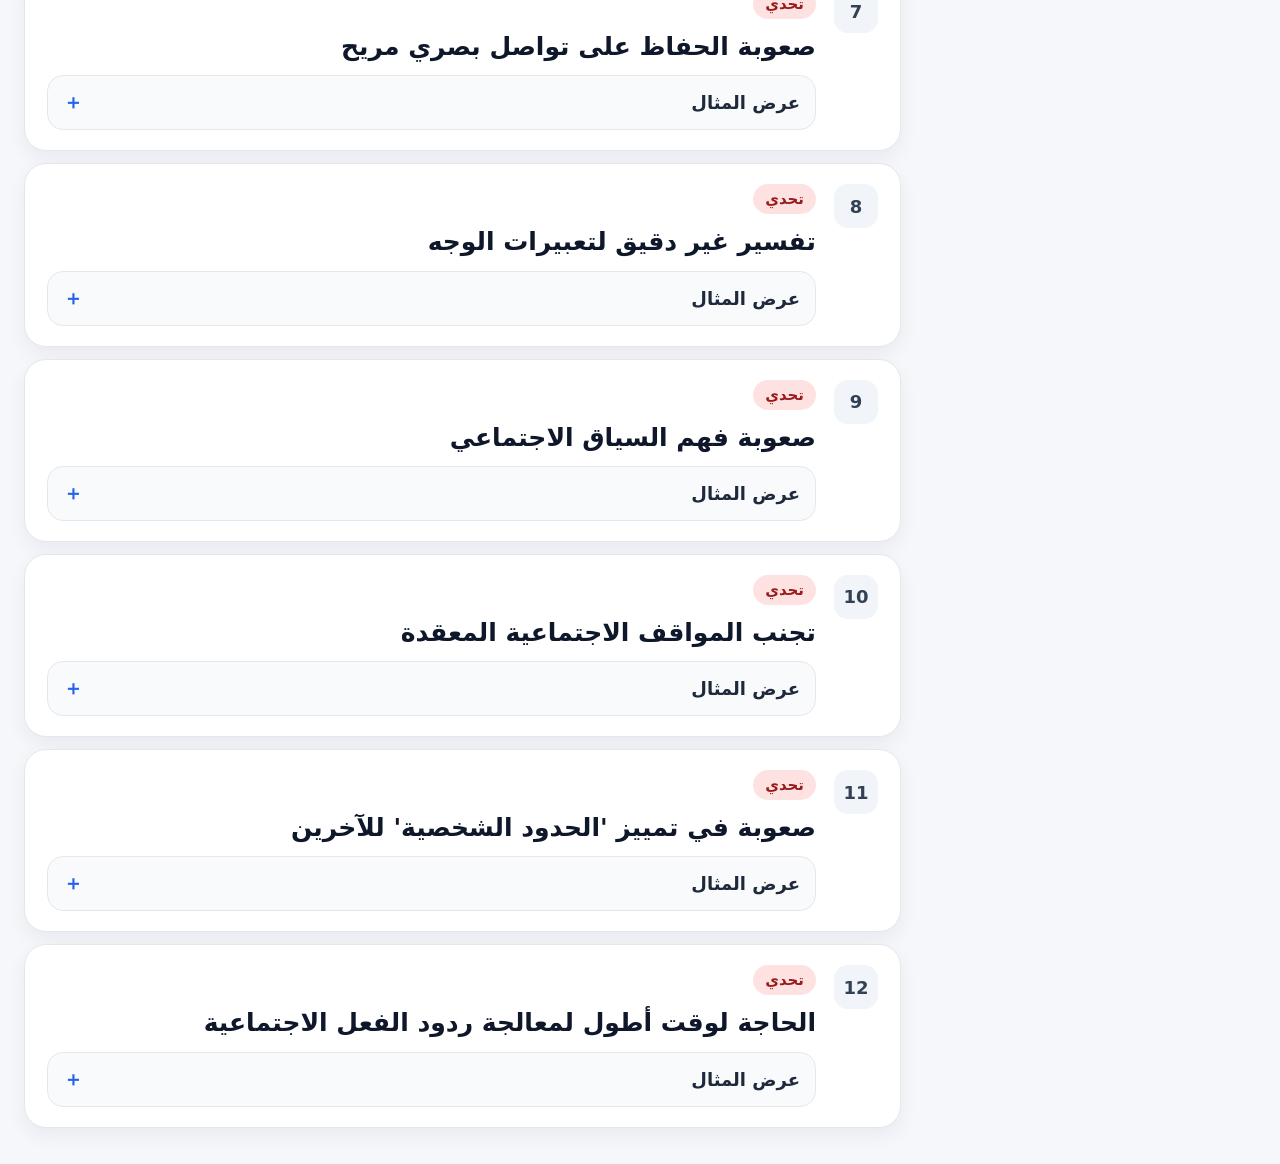
==== commit d90419de: "Bump ASD reader layout cache version" ====
--- a/app.html
+++ b/app.html
@@ -4,10 +4,10 @@
     <meta charset="UTF-8" />
     <meta name="viewport" content="width=device-width, initial-scale=1.0" />
     <title>ASD | كنين سعد</title>
-    <link rel="stylesheet" href="./reader.css?v=20260425-3" />
+    <link rel="stylesheet" href="./reader.css?v=20260425-4" />
   </head>
   <body>
     <script src="./script.js?v=20260425-2"></script>
-    <script src="./reader.js?v=20260425-3"></script>
+    <script src="./reader.js?v=20260425-4"></script>
   </body>
 </html>
--- a/reader.css
+++ b/reader.css
@@ -1 +1 @@
-*{box-sizing:border-box}html{scroll-behavior:smooth}body{margin:0;background:#f3f4f6;color:#111827;font-family:system-ui,-apple-system,BlinkMacSystemFont,"Segoe UI",Tahoma,Arial,sans-serif;direction:rtl}.reader-shell{min-height:100vh}.reader-top{position:sticky;top:0;z-index:20;background:#0f172a;color:#fff;border-bottom:1px solid rgba(255,255,255,.12)}.reader-top-inner{max-width:1320px;margin:auto;padding:18px 22px;display:grid;grid-template-columns:1fr 420px;gap:18px;align-items:center}.reader-title h1{margin:0 0 4px;font-size:34px;line-height:1.2}.reader-title p{margin:0;color:#cbd5e1;font-size:17px;line-height:1.7}.reader-search{width:100%;border:1px solid rgba(255,255,255,.22);border-radius:16px;background:#020617;color:#fff;padding:16px 18px;font-size:20px;outline:none}.reader-search::placeholder{color:#94a3b8}.reader-page{max-width:1320px;margin:auto;padding:22px;display:grid;grid-template-columns:360px minmax(0,1fr);gap:22px}.section-panel{position:sticky;top:106px;align-self:start;max-height:calc(100vh - 126px);overflow:auto;background:#fff;border:1px solid #e5e7eb;border-radius:24px;box-shadow:0 14px 35px rgba(15,23,42,.08)}.section-panel-head{padding:18px 18px 12px;border-bottom:1px solid #e5e7eb}.section-panel-head h2{margin:0;font-size:24px}.section-group{padding:14px}.group-name{margin:8px 4px 10px;font-size:17px;font-weight:900;color:#64748b}.section-btn{width:100%;display:flex;align-items:center;gap:12px;border:1px solid #e5e7eb;background:#fff;color:#111827;border-radius:18px;padding:14px;margin:8px 0;cursor:pointer;text-align:right;transition:.16s ease}.section-btn:hover{border-color:var(--accent);background:#f8fafc}.section-btn.active{background:var(--accent);border-color:var(--accent);color:#fff}.section-icon{width:42px;height:42px;border-radius:14px;background:#f1f5f9;display:grid;place-items:center;font-size:22px;flex:0 0 auto}.section-btn.active .section-icon{background:rgba(255,255,255,.18)}.section-label{display:grid;gap:4px}.section-label strong{font-size:20px;line-height:1.35}.section-label span{font-size:14px;opacity:.82}.content-panel{min-width:0}.section-hero{background:#fff;border:1px solid #e5e7eb;border-radius:28px;overflow:hidden;box-shadow:0 14px 35px rgba(15,23,42,.08);margin-bottom:16px}.section-hero-head{background:var(--accent);color:#fff;padding:30px}.section-hero-head h2{margin:0 0 8px;font-size:44px;line-height:1.18}.section-hero-head p{margin:0;font-size:20px;line-height:1.7;color:rgba(255,255,255,.9)}.filter-row{display:flex;gap:10px;flex-wrap:wrap;background:#fff;padding:16px;border:1px solid #e5e7eb;border-radius:20px;margin-bottom:16px;position:sticky;top:105px;z-index:10;box-shadow:0 10px 22px rgba(15,23,42,.06)}.filter-btn{border:1px solid #d1d5db;background:#fff;color:#111827;border-radius:999px;padding:13px 18px;font-size:19px;font-weight:900;cursor:pointer}.filter-btn.active{background:#111827;color:#fff;border-color:#111827}.notice-mini{background:#fffbeb;border:1px solid #fde68a;color:#78350f;border-radius:20px;padding:18px 20px;margin-bottom:16px;font-size:18px;line-height:1.9}.analysis-example{background:#fff;border:1px solid #e5e7eb;border-radius:24px;padding:22px;margin-bottom:16px;border-right:8px solid var(--accent);box-shadow:0 10px 25px rgba(15,23,42,.05)}.analysis-example h3{margin:0 0 10px;font-size:25px;color:#111827}.analysis-example p{margin:0;font-size:20px;line-height:2;color:#334155}.point-list{display:grid;grid-template-columns:1fr;gap:14px}.point-card{background:#fff;border:1px solid #e5e7eb;border-radius:24px;padding:0;overflow:hidden;box-shadow:0 10px 25px rgba(15,23,42,.05)}.point-main{display:grid;grid-template-columns:auto 1fr;gap:14px;align-items:start;padding:22px}.point-number{width:44px;height:44px;border-radius:15px;background:#f1f5f9;display:grid;place-items:center;font-weight:900;font-size:18px;color:#334155}.point-body h3{margin:0 0 12px;font-size:27px;line-height:1.45;color:#0f172a}.point-body p{margin:0;font-size:21px;line-height:1.9;color:#334155}.tag{display:inline-flex;align-items:center;margin-bottom:12px;border-radius:999px;padding:7px 13px;font-size:16px;font-weight:900}.tag.strength{background:#dcfce7;color:#166534}.tag.challenge{background:#fee2e2;color:#991b1b}.empty{background:#fff;border:1px solid #e5e7eb;border-radius:22px;padding:36px;text-align:center;color:#64748b;font-size:22px}mark{background:#fef3c7;border-radius:4px;padding:0 3px;color:inherit}@media(max-width:1050px){.reader-top-inner{grid-template-columns:1fr}.reader-page{grid-template-columns:1fr}.section-panel{position:relative;top:auto;max-height:none}.filter-row{top:0}.section-hero-head h2{font-size:36px}}@media(max-width:620px){.reader-top-inner{padding:15px}.reader-title h1{font-size:29px}.reader-title p{font-size:15px}.reader-search{font-size:18px}.reader-page{padding:14px}.section-hero-head{padding:22px}.section-hero-head h2{font-size:31px}.section-hero-head p{font-size:18px}.filter-btn{font-size:17px;padding:11px 15px}.notice-mini,.analysis-example p{font-size:18px}.point-main{padding:18px;grid-template-columns:1fr}.point-number{width:38px;height:38px}.point-body h3{font-size:24px}.point-body p{font-size:19px}.section-label strong{font-size:18px}}+*{box-sizing:border-box}html{scroll-behavior:smooth}body{margin:0;background:#f6f7fb;color:#0f172a;font-family:system-ui,-apple-system,BlinkMacSystemFont,"Segoe UI",Tahoma,Arial,sans-serif;direction:rtl}button,input{font:inherit}.reader-shell{min-height:100vh}.section-panel{position:fixed;right:18px;top:18px;bottom:18px;width:315px;overflow:auto;background:#fff;border:1px solid #e5e7eb;border-radius:22px;box-shadow:0 12px 28px rgba(15,23,42,.10);z-index:30}.section-panel-head{padding:18px;border-bottom:1px solid #e5e7eb;background:#fff;position:sticky;top:0;z-index:2}.section-panel-head h2{margin:0 0 12px;font-size:24px;line-height:1.25}.reader-search{width:100%;border:1px solid #d1d5db;border-radius:14px;background:#f8fafc;color:#0f172a;padding:13px 14px;font-size:17px;outline:none}.reader-search:focus{border-color:var(--accent);box-shadow:0 0 0 3px color-mix(in srgb,var(--accent),transparent 82%)}.section-group{padding:12px 14px}.group-name{margin:12px 4px 8px;color:#64748b;font-size:15px;font-weight:900}.section-btn{width:100%;display:flex;align-items:center;gap:10px;border:1px solid transparent;background:#fff;color:#111827;border-radius:14px;padding:12px 10px;margin:4px 0;cursor:pointer;text-align:right;transition:.15s ease}.section-btn:hover{background:#f8fafc;border-color:#e5e7eb}.section-btn.active{background:var(--accent);border-color:var(--accent);color:#fff}.section-icon{width:36px;height:36px;border-radius:12px;background:#f1f5f9;display:grid;place-items:center;font-size:20px;flex:0 0 auto}.section-btn.active .section-icon{background:rgba(255,255,255,.2)}.section-label{display:grid;gap:2px;min-width:0}.section-label strong{font-size:18px;line-height:1.35}.section-label span{font-size:12px;opacity:.75}.content-panel{margin-right:355px;padding:18px 24px 36px;max-width:1180px}.section-hero{background:#fff;border:1px solid #e5e7eb;border-radius:26px;overflow:hidden;box-shadow:0 12px 28px rgba(15,23,42,.08);margin-bottom:14px}.section-hero-head{background:var(--accent);color:#fff;padding:28px 32px}.section-hero-head h1{margin:0 0 8px;font-size:44px;line-height:1.14}.section-hero-head p{margin:0;font-size:19px;line-height:1.6;color:rgba(255,255,255,.9)}.top-row{display:grid;grid-template-columns:minmax(0,1fr) auto;gap:12px;align-items:start;margin-bottom:14px}.filter-row{display:flex;gap:8px;flex-wrap:wrap;background:#fff;border:1px solid #e5e7eb;border-radius:18px;padding:12px;box-shadow:0 8px 18px rgba(15,23,42,.05)}.filter-btn{border:1px solid #d1d5db;background:#fff;color:#111827;border-radius:999px;padding:11px 16px;font-size:17px;font-weight:900;cursor:pointer}.filter-btn.active{background:#111827;color:#fff;border-color:#111827}.notice-mini{background:#fffbeb;border:1px solid #fde68a;color:#78350f;border-radius:18px;padding:14px 16px;font-size:16px;line-height:1.8}.section-example{background:#fff;border:1px solid #e5e7eb;border-radius:20px;margin-bottom:14px;box-shadow:0 8px 18px rgba(15,23,42,.05);overflow:hidden}.section-example summary{cursor:pointer;list-style:none;padding:17px 20px;font-size:21px;font-weight:900;color:#0f172a;display:flex;align-items:center;justify-content:space-between;gap:12px}.section-example summary::-webkit-details-marker{display:none}.section-example summary::after{content:"＋";font-weight:900;color:var(--accent);font-size:24px}.section-example[open] summary::after{content:"−"}.section-example p{margin:0;padding:0 20px 20px;color:#334155;font-size:19px;line-height:2;border-top:1px solid #e5e7eb}.point-list{display:grid;grid-template-columns:1fr;gap:12px}.point-card{background:#fff;border:1px solid #e5e7eb;border-radius:22px;overflow:hidden;box-shadow:0 8px 20px rgba(15,23,42,.055)}.point-main{display:grid;grid-template-columns:48px minmax(0,1fr);gap:14px;padding:20px 22px}.point-number{width:44px;height:44px;border-radius:14px;background:#f1f5f9;display:grid;place-items:center;font-weight:900;font-size:18px;color:#334155}.point-body h3{margin:0 0 10px;font-size:25px;line-height:1.45;color:#0f172a}.tag{display:inline-flex;align-items:center;margin-bottom:10px;border-radius:999px;padding:6px 12px;font-size:15px;font-weight:900}.tag.strength{background:#dcfce7;color:#166534}.tag.challenge{background:#fee2e2;color:#991b1b}.example-accordion{border:1px solid #e5e7eb;background:#f8fafc;border-radius:16px;overflow:hidden;margin-top:8px}.example-accordion summary{cursor:pointer;list-style:none;padding:13px 15px;font-size:18px;font-weight:900;color:#1e293b;display:flex;justify-content:space-between;align-items:center}.example-accordion summary::-webkit-details-marker{display:none}.example-accordion summary::after{content:"＋";font-size:20px;color:var(--accent);font-weight:900}.example-accordion[open] summary::after{content:"−"}.example-accordion p{margin:0;padding:0 15px 16px;color:#334155;font-size:19px;line-height:1.9;border-top:1px solid #e5e7eb}.empty{background:#fff;border:1px solid #e5e7eb;border-radius:20px;padding:34px;text-align:center;color:#64748b;font-size:20px}mark{background:#fef3c7;border-radius:4px;padding:0 3px;color:inherit}.section-panel::-webkit-scrollbar{width:7px}.section-panel::-webkit-scrollbar-track{background:transparent}.section-panel::-webkit-scrollbar-thumb{background:#cbd5e1;border-radius:99px}@media(max-width:950px){.section-panel{position:relative;right:auto;top:auto;bottom:auto;width:auto;max-height:46vh;margin:12px 12px 0}.content-panel{margin-right:0;padding:12px}.top-row{grid-template-columns:1fr}.section-hero-head h1{font-size:34px}.section-hero-head{padding:22px}.point-main{grid-template-columns:1fr}.point-number{width:38px;height:38px}.point-body h3{font-size:23px}.example-accordion p{font-size:18px}}@media(max-width:560px){.section-label strong{font-size:17px}.section-hero-head h1{font-size:30px}.section-hero-head p{font-size:17px}.filter-btn{font-size:16px;padding:10px 13px}.notice-mini{font-size:15px}.section-example summary{font-size:19px}.section-example p{font-size:18px}.point-main{padding:17px}.point-body h3{font-size:22px}.example-accordion summary{font-size:17px}.example-accordion p{font-size:18px}}
